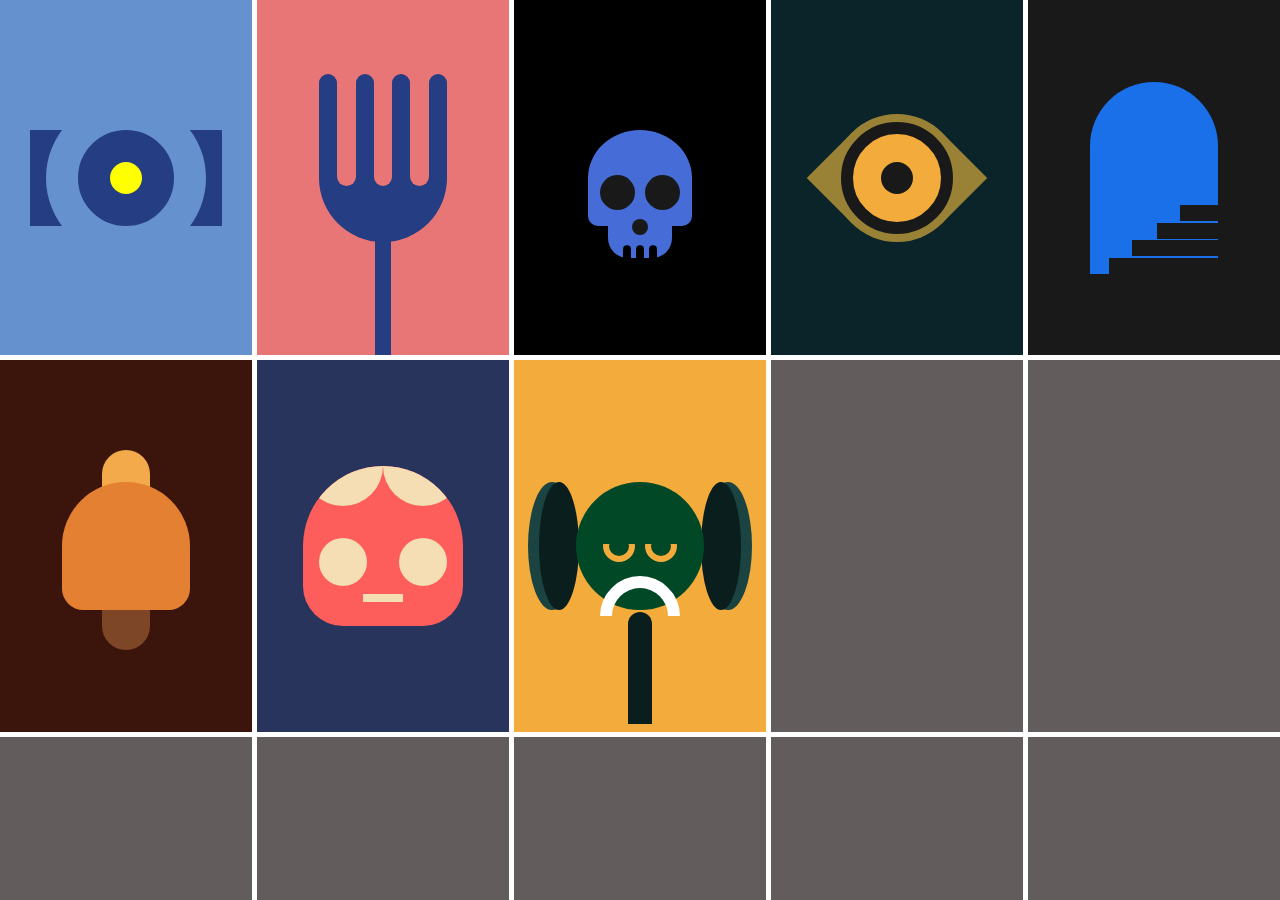
==== 0_learning/custom_shapes/index.html @ 524501e3 "shape 8" ====
<!DOCTYPE html>
<html lang="en">
  <head>
    <meta charset="UTF-8" />
    <meta name="viewport" content="width=device-width, initial-scale=1.0" />
    <link rel="stylesheet" href="./style.css" />
    <title>css custom shape</title>
  </head>
  <body>
    <div class="shape-1">
      <span></span>
      <span></span>
      <span></span>
    </div>
    <div class="shape-2">
      <div>
        <span></span>
        <span></span>
        <span></span>
        <span></span>
        <span></span>
        <span></span>
        <span></span>
      </div>
    </div>
    <div class="shape-3">
      <div>
        <span></span>
        <span></span>
        <span></span>
      </div>
      <div><span></span><span></span><span></span></div>
    </div>
    <div class="shape-4">
      <span></span>
      <span></span>
      <span></span>
    </div>
    <div class="shape-5">
      <div>
        <span></span>
        <span></span>
        <span></span>
        <span></span>
      </div>
    </div>
    <div class="shape-6">
      <span></span>
      <span></span>
      <span></span>
    </div>
    <div class="shape-7">
      <div>
        <span></span>
        <span></span>
        <span></span>
        <span></span>
        <span></span>
      </div>
    </div>
    <div class="shape-8">
      <div></div>
      <div>
        <span></span>
        <span></span>
      </div>
      <div></div>
    </div>
    <div class="shape-9"></div>
    <div class="shape-10"></div>
    <div class="shape-11"></div>
    <div class="shape-12"></div>
    <div class="shape-13"></div>
    <div class="shape-14"></div>
    <div class="shape-15"></div>
  </body>
</html>
---- 0_learning/custom_shapes/style.css ----
*{
    margin: 0;
    padding: 0;
    box-sizing: border-box;
}

body {
    width: 100vw;
    height: 100vh;
    display: grid;
    grid-template-columns: repeat(5, 1fr);
    gap: 0.3rem;
}

@media screen and (max-width: 992px) {
    body{
        grid-template-columns: repeat(3, 1fr);
    }
}

body > div {
    position: relative;
    display: flex;
    justify-content: center;
    align-items: center;
    background-color: rgb(98, 92, 92);
}

/* Shape1 */

.shape-1 {
    background: #6592cf;
}

.shape-1 span:nth-child(1) {
    width: 12rem;
    height: 6rem;
    background: #243d83;
    position: absolute;
}

.shape-1 span:nth-child(2) {
    width: 10rem;
    height: 10rem;
    border-radius: 50%;
    background: #243d83;
    border: 2rem solid #6592cf;
    z-index: 23;
}

.shape-1 span:nth-child(3) {
    width: 2rem;
    height: 2rem;
    border-radius: 50%;
    background: yellow;
    z-index: 99;
    position: absolute;
}

/* SHAPE- 2 */
.shape-2 {
    background: #e97676;
}

.shape-2 div {
    width: 8rem;
    height: 8rem;
    background: #243d83;
    border-radius: 0 0 4rem 4rem;
    display: flex;
}

.shape-2 div span {
    width: 100%;
    height: 7rem;
    background: #e97676;
    transform: translateY(-0.5rem);
    border-radius: 1rem;
    margin-top: -2rem;
}

.shape-2 div span:nth-child(odd){
    background: #243d83;
}

.shape-2::before {
    content: "";
    width: 1rem;
    height: 10rem;
    background: #243d83;
    position: absolute;
    bottom: 0;
    left: calc(50% - 0.5rem);
}

/* 3th shape */

.shape-3 {
    background: black;
}

.shape-3 >div:first-child {
    width: 6.5rem;
    height: 6rem;
    background: #466dd7;
    border-radius: 50% 50% 10px 10px;
    display: flex;
    justify-content: center;
    align-items: center;
    gap: 10px;
    padding-top: 30px;
    position: relative;
}

.shape-3 >div:first-child span {
    width: 2.2rem;
    height: 2.2rem;
    background: #191919;
    border-radius: 50%;
    /* display: flex; */
}

.shape-3 >div:first-child span:nth-child(2) {
    width: 1rem;
    height: 1rem;
    background: #191919;
    border-radius: 50%;
    position: absolute;
    bottom: -0.6rem;
    z-index: 12;
}

.shape-3 >div:nth-child(2) {
    display: flex;
    width: 4rem;
    height: 3rem;
    background: #466dd7;
    border-radius: 0 0 20px 20px;
    position: absolute;
    transform: translateY(3.5rem) ;
    justify-content: space-evenly;
    align-items: end;
    padding: 10px 10px 0;
}

.shape-3 >div:nth-child(2) span {
   background: black;
   width: 0.5rem;
   height: 1rem;
   border-radius: 5px 5px 0px;
   transform: translateY(0.2rem);
}

/* Shape 4 */
.shape-4 {
    background-color: #0b2429;
}

.shape-4 span:first-child {
    width: 8rem;
    height: 8rem;
    background: #998235;
    border-radius: 50%;
    display: flex;
    align-items: center;
    position: relative;
}

.shape-4 span:first-child::after,
.shape-4 span:first-child::before {
    content: '';
    width: 4rem;
    height: 4rem;
    background: #998235;
    position: absolute;
    transform: rotate(45deg);
}

.shape-4 span:first-child::after {
    left: -0.8rem;
}

.shape-4 span:first-child::before {
    right: -0.8rem;
}

.shape-4 span:nth-child(2) {
    width: 7rem;
    height: 7rem;
    background: #f3ac3c;
    position: absolute;
    border-radius: 50%;
    border: 0.8rem solid #191919 ;
}

.shape-4 span:nth-child(3) {
    width: 2rem;
    height: 2rem;
    background: #191919;
    position: absolute;
    border-radius: 50%;
}

/* Shape 5 */

.shape-5 {
    background: #191919;
    display: flex;
    align-items: center;
    justify-content: center;
}

.shape-5 div {
    height: 12rem;
    width: 8rem;
    background: #1a70e8;
    border-radius: 4rem 4rem 0 0;
    display: flex;
    flex-direction: column;
    gap: 0.12rem;
    position: relative;
    /* justify-content: flex-end;
    align-items: end; */
}

.shape-5 div span {
    background: #191919;
    height: 1rem;
    position: absolute;
    bottom: 0;
    right: 0;
}

.shape-5 div span:nth-child(1) {
    width: 2.4rem;
    margin-bottom: 3.3rem;
}
.shape-5 div span:nth-child(2) {
    width: 3.8rem;
    margin-bottom: 2.2rem;
}
.shape-5 div span:nth-child(3) {
    width: 5.4rem;
    margin-bottom: 1.1rem;
}
.shape-5 div span:nth-child(4) {
    width: 6.8rem;
}

/* Shape 6 */

.shape-6 {
    display: flex;
    flex-direction: column;
    background-color: #3b140c;
}

.shape-6 span:nth-child(2) {
    width: 8rem;
    height: 8rem;
    background: #E38031;
    border-radius: 6rem 6rem 2rem 2rem;
    z-index: 3;
}

.shape-6 span:nth-child(1) {
    width: 3rem;
    height: 2.5rem;
    background: #F2AA4A;
    border-radius: 6rem 6rem 0rem 0rem;
    transform: translateY(0.5rem);
}

.shape-6 span:nth-child(3) {
    width: 3rem;
    height: 2.5rem;
    background: #7D4727;
    border-radius: 0rem 0rem 6rem 6rem ;
}

/* Shape- 7 */
.shape-7 {
    background: #29345D;
}

.shape-7 div {
    width: 10rem;
    height: 10rem;
    background: #FE5E5B;
    border-radius: 6rem 6rem 3rem 3rem;
    display: grid;
    grid-template-columns: 1fr 1fr;
    justify-items: center;
    align-items: start;
    position: relative;
    overflow: hidden;
}

.shape-7 span {
    background: wheat;
}

.shape-7 span:nth-child(1), 
.shape-7 span:nth-child(2) {
    height: 5rem;
    width: 5rem;
    border-radius: 50%;
    transform: translateY(-2.5rem);
}

.shape-7 span:nth-child(3), 
.shape-7 span:nth-child(4) {
    height: 3rem;
    width: 3rem;
    border-radius: 50%;
    transform: translateY(-.5rem);
}
 
.shape-7 span:nth-child(5) {
    height: 0.5rem;
    width: 2.5rem;
    grid-column: 1/3;
    justify-self: center;
    margin-bottom: 4rem;
}

/* Shape 8 */

.shape-8 {
    background: #f3ac3c;
}

.shape-8 div:nth-child(2){
    width: 8rem;
    height: 8rem;
    border-radius: 50%;
    background: #014827;
    position: relative;
    display: flex;
    justify-content: center;
    align-items: center;
    gap: .6rem;
    z-index: 10;
}

.shape-8 div:nth-child(2) span{
    width: 2rem;
    height: 2rem;
    border-radius: 50%;
    background-color: #014827;
    border: .4rem solid #f3ac3c;
}

.shape-8 div:nth-child(2)::before{
    content: "";
    width: 6rem;
    height: 2rem;
    background: #014827;
    position: absolute;
    top: 1.85rem;
}

.shape-8 div:nth-child(2)::after{
    content: "";
    width: 3.5rem;
    height: 3.5rem;
    border-radius: 50%;
    border: .8rem solid transparent;
    border-top-color: white;
    border-left-color: white;
    transform: rotateZ(45deg);
    position: absolute;
    bottom: -2.85rem
}

.shape-8 div:nth-child(1),
.shape-8 div:nth-child(3) {
    position: relative;
    width: 3rem;
    height: 8rem;
    background: #1a4341;
    border-radius: 50%;
}

.shape-8 div:nth-child(1)::before,
.shape-8 div:nth-child(3)::before {
    content: '';
    position: absolute;
    width: 2.5rem;
    height: 8rem;
    background: #0a1e1d;
    border-radius: 50%;
    z-index: 3;
}

.shape-8 div:nth-child(1)::before {
    right: -.2rem;
}

.shape-8 div:nth-child(3)::before {
    left: -.2rem;
}

.shape-8::before{
    content: "";
    width: 1.5rem;
    height: 7rem;
    background: #0a1e1d;
    position: absolute;
    border-radius: 3rem  3rem 0 0;
    z-index: 20;
    bottom: .5rem;
}
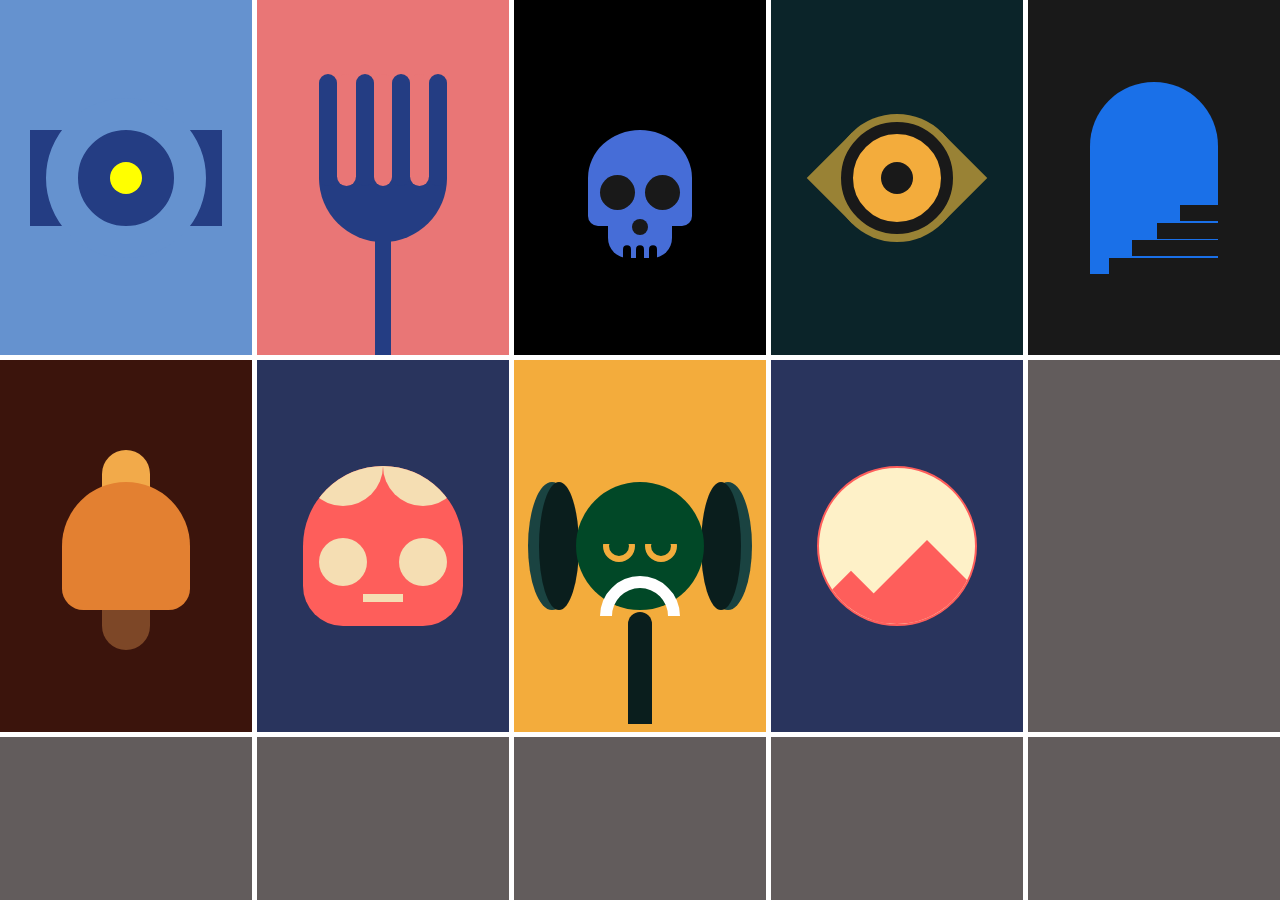
==== commit 1688c8d9: "shape-9" ====
--- a/0_learning/custom_shapes/index.html
+++ b/0_learning/custom_shapes/index.html
@@ -66,7 +66,9 @@
       </div>
       <div></div>
     </div>
-    <div class="shape-9"></div>
+    <div class="shape-9">
+      <span></span>
+    </div>
     <div class="shape-10"></div>
     <div class="shape-11"></div>
     <div class="shape-12"></div>
--- a/0_learning/custom_shapes/style.css
+++ b/0_learning/custom_shapes/style.css
@@ -410,4 +410,41 @@
     border-radius: 3rem  3rem 0 0;
     z-index: 20;
     bottom: .5rem;
+}
+
+/* Shape#9 */
+
+.shape-9 {
+    background: #29345D;
+}
+
+.shape-9 span {
+    width: 10rem;
+    height: 10rem;
+    background: #FEF1C8;
+    border-radius: 50%;
+    position: relative;
+    overflow: hidden;
+    border: 2px solid #FE5E5B;
+}
+
+.shape-9 span::before {
+    content: "";
+    width: 4rem;
+    height: 4rem;
+    background: #FE5E5B;
+    position: absolute;
+    transform: rotate(45deg);
+    bottom: -1.5rem;
+}
+
+.shape-9 span::after {
+    content: "";
+    width: 6rem;
+    height: 6rem;
+    background: #FE5E5B;
+    position: absolute;
+    transform: rotate(45deg);
+    bottom: -2rem;
+    right: 0;
 }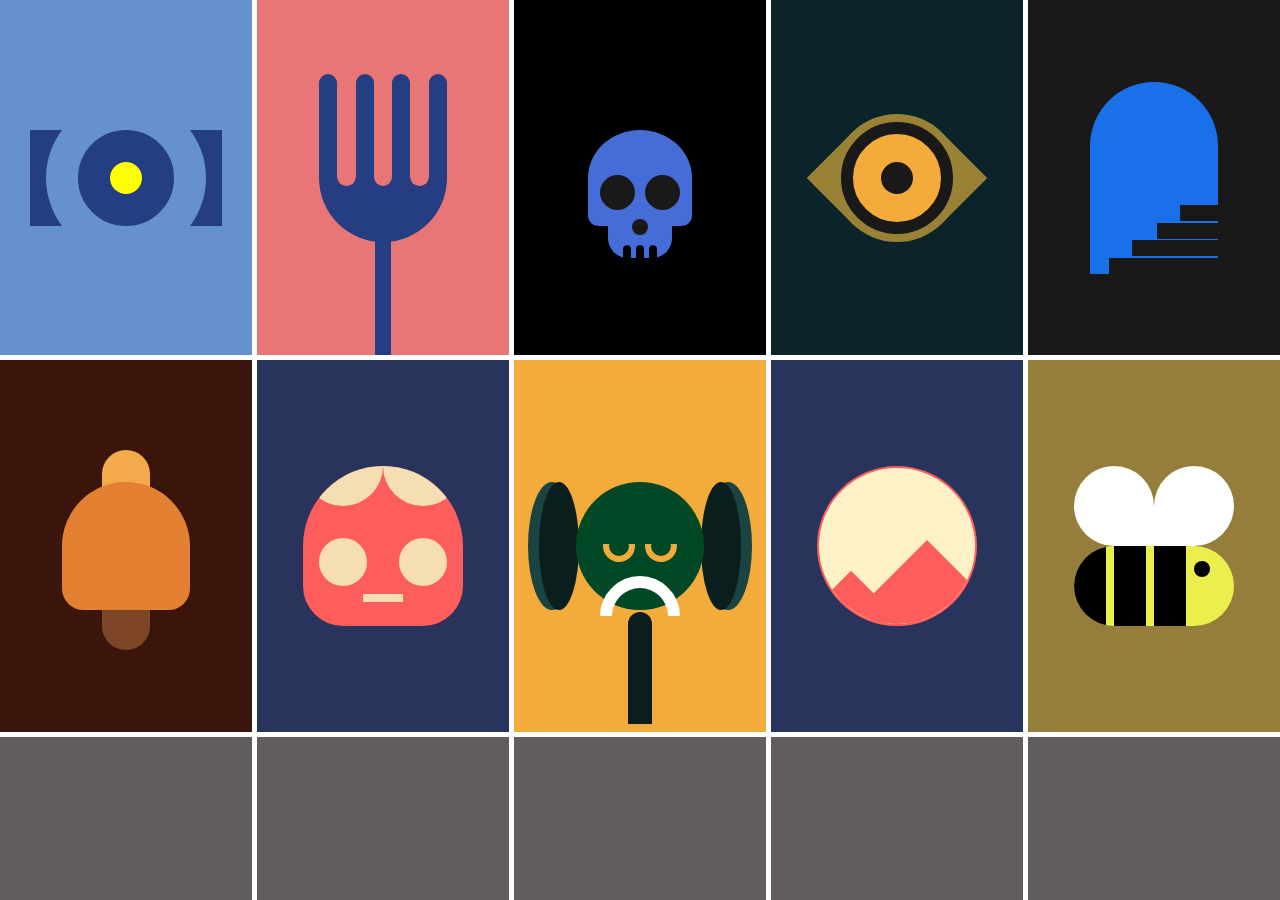
==== commit ca68a9fd: "shape-10" ====
--- a/0_learning/custom_shapes/index.html
+++ b/0_learning/custom_shapes/index.html
@@ -69,7 +69,18 @@
     <div class="shape-9">
       <span></span>
     </div>
-    <div class="shape-10"></div>
+    <div class="shape-10">
+      <div>
+        <span></span>
+        <span></span>
+      </div>
+      <div>
+        <span></span>
+        <span></span>
+        <span></span>
+        <span></span>
+      </div>
+    </div>
     <div class="shape-11"></div>
     <div class="shape-12"></div>
     <div class="shape-13"></div>
--- a/0_learning/custom_shapes/style.css
+++ b/0_learning/custom_shapes/style.css
@@ -447,4 +447,59 @@
     transform: rotate(45deg);
     bottom: -2rem;
     right: 0;
-}+}
+
+/* shape 10 */
+
+.shape-10 {
+    background: #957D3C;
+    display: flex;
+    flex-direction: column;
+}
+
+.shape-10 div {
+    display: flex;
+    justify-content: center;
+}
+
+.shape-10 div:nth-child(1) span {
+    width: 5rem;
+    height: 5rem;
+    background: white;
+}
+
+.shape-10 div:nth-child(1) span:nth-child(2) {
+    border-radius: 50% 50% 50% 0;
+}
+.shape-10 div:nth-child(1) span:nth-child(1) {
+    border-radius: 50% 50% 0 50%;
+}
+
+.shape-10 div:nth-child(2) {
+    width: 10rem;
+    height: 5rem;
+    background: #EBEF4E;
+    border-radius: 5rem;
+    gap: 0.5rem;
+    justify-content: start;
+    overflow: hidden;
+}
+
+.shape-10 div:nth-child(2) span {
+    background: black;
+}
+
+.shape-10 div:nth-child(2) span:nth-child(1), .shape-10 div:nth-child(2) span:nth-child(2),
+.shape-10 div:nth-child(2) span:nth-child(3)
+{
+    width: 2rem;
+}
+
+.shape-10 div:nth-child(2) span:nth-child(4)
+{
+    width: 1rem;
+    height: 1rem;
+    border-radius: 50%;
+    margin-top: 15px;
+}
+
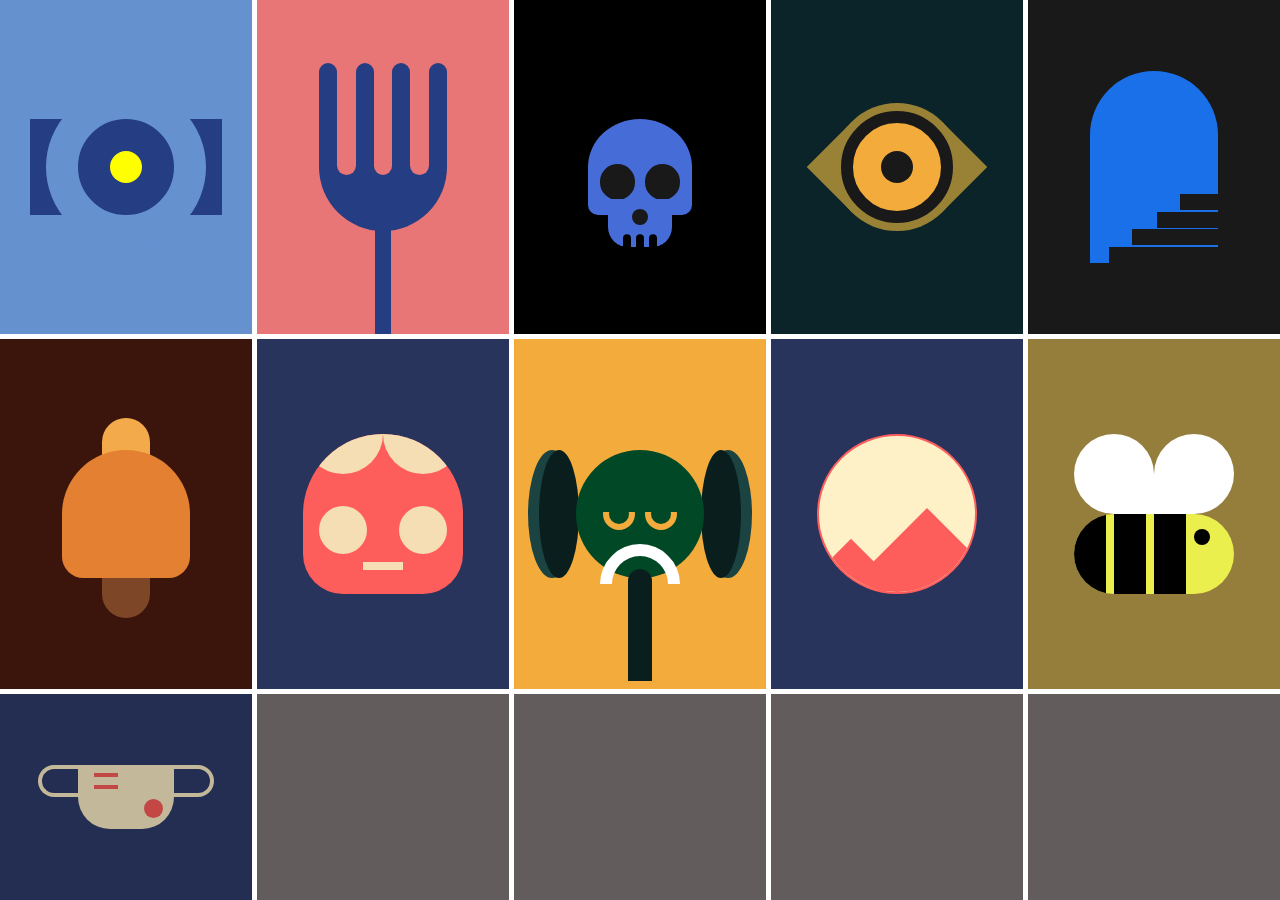
==== commit 3340873f: "shape-11" ====
--- a/0_learning/custom_shapes/index.html
+++ b/0_learning/custom_shapes/index.html
@@ -81,7 +81,15 @@
         <span></span>
       </div>
     </div>
-    <div class="shape-11"></div>
+    <div class="shape-11">
+      <div></div>
+      <div>
+        <span></span>
+        <span></span>
+        <span></span>
+      </div>
+      <div></div>
+    </div>
     <div class="shape-12"></div>
     <div class="shape-13"></div>
     <div class="shape-14"></div>
--- a/0_learning/custom_shapes/style.css
+++ b/0_learning/custom_shapes/style.css
@@ -503,3 +503,63 @@
     margin-top: 15px;
 }
 
+/* shape 11 */
+
+.shape-11 {
+    background: #242E52;
+}
+
+.shape-11 div:nth-child(2) {
+    width: 6rem;
+    height: 4rem;
+    background: #C3B99A;
+    border-radius: 0 0 2rem 2rem;
+    display: flex;
+    flex-direction: column;
+    position: relative;
+}
+
+.shape-11 div:nth-child(2) span {
+    background: #C34745;
+}
+
+.shape-11 div:nth-child(2) span:nth-child(1),
+.shape-11 div:nth-child(2) span:nth-child(2) {
+    width: 1.5rem;
+    height: .25rem;
+    margin-top: .5rem;
+    margin-left: 1rem;
+}
+
+.shape-11 div:nth-child(2) span:nth-child(3) {
+    width: 1.2rem;
+    height: 1.2rem;
+    /* margin-top: 1rem; */
+    position: absolute;
+    right: 0;
+    bottom: 0;
+    border-radius: 50%;
+    margin: 0 .7rem .7rem 0;
+}
+
+.shape-11 div:nth-child(1),
+.shape-11 div:nth-child(3) 
+{
+    width: 2.5rem;
+    height: 2rem;
+    border: .3rem solid #C3B99A;
+    transform: translateY(-1rem);
+    z-index: 0;
+}
+
+.shape-11 div:nth-child(3) 
+{
+    border-radius: 0 1rem 1rem 0;
+    border-left: transparent;
+}
+
+.shape-11 div:nth-child(1) 
+{
+    border-radius: 1rem 0 0 1rem;
+    border-right: transparent;
+}
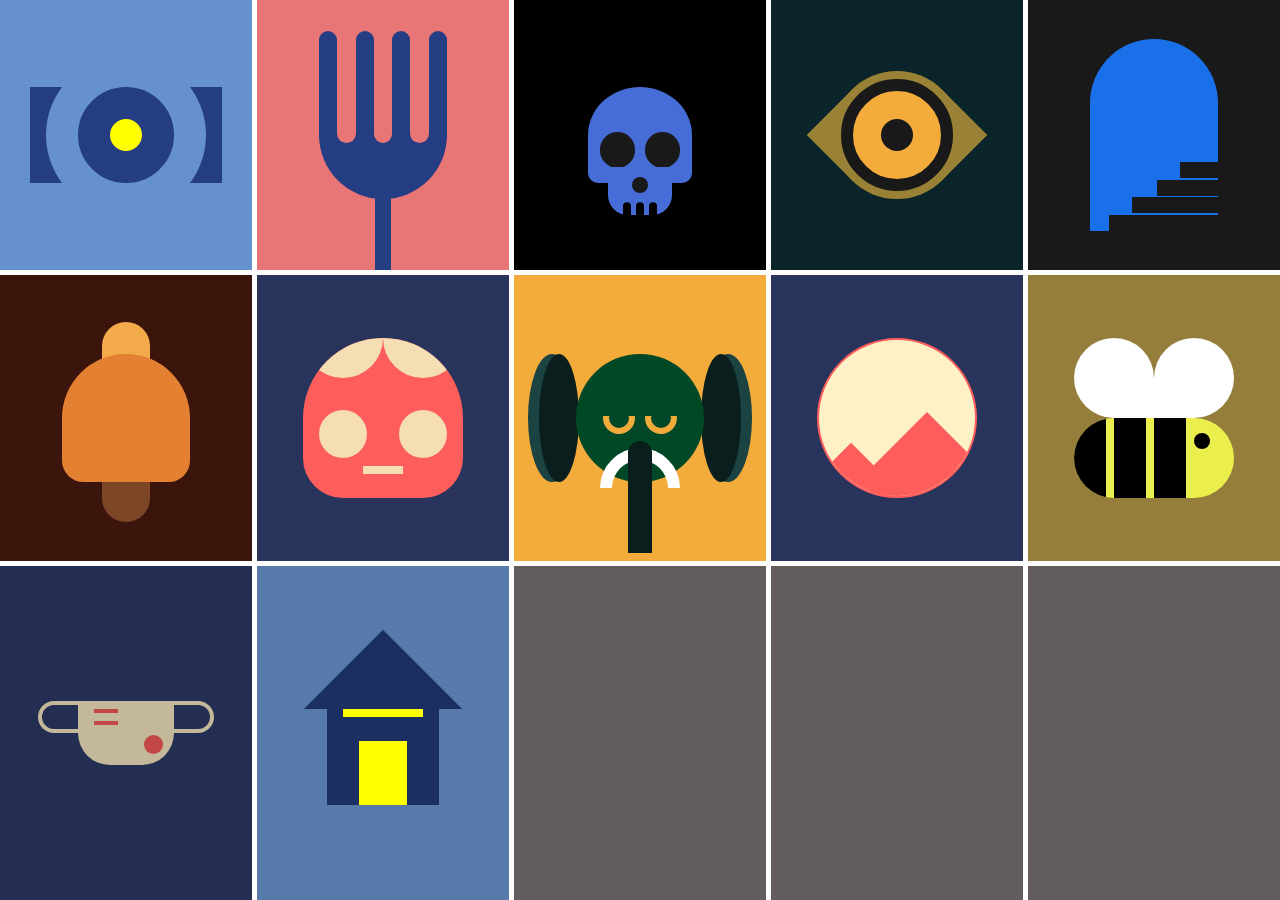
==== commit 80a629f1: "shape 13" ====
--- a/0_learning/custom_shapes/index.html
+++ b/0_learning/custom_shapes/index.html
@@ -90,7 +90,10 @@
       </div>
       <div></div>
     </div>
-    <div class="shape-12"></div>
+    <div class="shape-12">
+      <span></span>
+      <span></span>
+    </div>
     <div class="shape-13"></div>
     <div class="shape-14"></div>
     <div class="shape-15"></div>
--- a/0_learning/custom_shapes/style.css
+++ b/0_learning/custom_shapes/style.css
@@ -1,565 +1,608 @@
-*{
-    margin: 0;
-    padding: 0;
-    box-sizing: border-box;
+* {
+  margin: 0;
+  padding: 0;
+  box-sizing: border-box;
 }
 
 body {
-    width: 100vw;
-    height: 100vh;
-    display: grid;
-    grid-template-columns: repeat(5, 1fr);
-    gap: 0.3rem;
+  width: 100vw;
+  height: 100vh;
+  display: grid;
+  grid-template-columns: repeat(5, 1fr);
+  gap: 0.3rem;
 }
 
 @media screen and (max-width: 992px) {
-    body{
-        grid-template-columns: repeat(3, 1fr);
-    }
+  body {
+    grid-template-columns: repeat(3, 1fr);
+  }
 }
 
 body > div {
-    position: relative;
-    display: flex;
-    justify-content: center;
-    align-items: center;
-    background-color: rgb(98, 92, 92);
+  position: relative;
+  display: flex;
+  justify-content: center;
+  align-items: center;
+  background-color: rgb(98, 92, 92);
 }
 
 /* Shape1 */
 
 .shape-1 {
-    background: #6592cf;
+  background: #6592cf;
 }
 
 .shape-1 span:nth-child(1) {
-    width: 12rem;
-    height: 6rem;
-    background: #243d83;
-    position: absolute;
+  width: 12rem;
+  height: 6rem;
+  background: #243d83;
+  position: absolute;
 }
 
 .shape-1 span:nth-child(2) {
-    width: 10rem;
-    height: 10rem;
-    border-radius: 50%;
-    background: #243d83;
-    border: 2rem solid #6592cf;
-    z-index: 23;
+  width: 10rem;
+  height: 10rem;
+  border-radius: 50%;
+  background: #243d83;
+  border: 2rem solid #6592cf;
+  z-index: 23;
 }
 
 .shape-1 span:nth-child(3) {
-    width: 2rem;
-    height: 2rem;
-    border-radius: 50%;
-    background: yellow;
-    z-index: 99;
-    position: absolute;
+  width: 2rem;
+  height: 2rem;
+  border-radius: 50%;
+  background: yellow;
+  z-index: 99;
+  position: absolute;
 }
 
 /* SHAPE- 2 */
 .shape-2 {
-    background: #e97676;
+  background: #e97676;
 }
 
 .shape-2 div {
-    width: 8rem;
-    height: 8rem;
-    background: #243d83;
-    border-radius: 0 0 4rem 4rem;
-    display: flex;
+  width: 8rem;
+  height: 8rem;
+  background: #243d83;
+  border-radius: 0 0 4rem 4rem;
+  display: flex;
 }
 
 .shape-2 div span {
-    width: 100%;
-    height: 7rem;
-    background: #e97676;
-    transform: translateY(-0.5rem);
-    border-radius: 1rem;
-    margin-top: -2rem;
-}
-
-.shape-2 div span:nth-child(odd){
-    background: #243d83;
+  width: 100%;
+  height: 7rem;
+  background: #e97676;
+  transform: translateY(-0.5rem);
+  border-radius: 1rem;
+  margin-top: -2rem;
+}
+
+.shape-2 div span:nth-child(odd) {
+  background: #243d83;
 }
 
 .shape-2::before {
-    content: "";
-    width: 1rem;
-    height: 10rem;
-    background: #243d83;
-    position: absolute;
-    bottom: 0;
-    left: calc(50% - 0.5rem);
+  content: '';
+  width: 1rem;
+  height: 10rem;
+  background: #243d83;
+  position: absolute;
+  bottom: 0;
+  left: calc(50% - 0.5rem);
 }
 
 /* 3th shape */
 
 .shape-3 {
-    background: black;
-}
-
-.shape-3 >div:first-child {
-    width: 6.5rem;
-    height: 6rem;
-    background: #466dd7;
-    border-radius: 50% 50% 10px 10px;
-    display: flex;
-    justify-content: center;
-    align-items: center;
-    gap: 10px;
-    padding-top: 30px;
-    position: relative;
-}
-
-.shape-3 >div:first-child span {
-    width: 2.2rem;
-    height: 2.2rem;
-    background: #191919;
-    border-radius: 50%;
-    /* display: flex; */
-}
-
-.shape-3 >div:first-child span:nth-child(2) {
-    width: 1rem;
-    height: 1rem;
-    background: #191919;
-    border-radius: 50%;
-    position: absolute;
-    bottom: -0.6rem;
-    z-index: 12;
-}
-
-.shape-3 >div:nth-child(2) {
-    display: flex;
-    width: 4rem;
-    height: 3rem;
-    background: #466dd7;
-    border-radius: 0 0 20px 20px;
-    position: absolute;
-    transform: translateY(3.5rem) ;
-    justify-content: space-evenly;
-    align-items: end;
-    padding: 10px 10px 0;
-}
-
-.shape-3 >div:nth-child(2) span {
-   background: black;
-   width: 0.5rem;
-   height: 1rem;
-   border-radius: 5px 5px 0px;
-   transform: translateY(0.2rem);
+  background: black;
+}
+
+.shape-3 > div:first-child {
+  width: 6.5rem;
+  height: 6rem;
+  background: #466dd7;
+  border-radius: 50% 50% 10px 10px;
+  display: flex;
+  justify-content: center;
+  align-items: center;
+  gap: 10px;
+  padding-top: 30px;
+  position: relative;
+}
+
+.shape-3 > div:first-child span {
+  width: 2.2rem;
+  height: 2.2rem;
+  background: #191919;
+  border-radius: 50%;
+  /* display: flex; */
+}
+
+.shape-3 > div:first-child span:nth-child(2) {
+  width: 1rem;
+  height: 1rem;
+  background: #191919;
+  border-radius: 50%;
+  position: absolute;
+  bottom: -0.6rem;
+  z-index: 12;
+}
+
+.shape-3 > div:nth-child(2) {
+  display: flex;
+  width: 4rem;
+  height: 3rem;
+  background: #466dd7;
+  border-radius: 0 0 20px 20px;
+  position: absolute;
+  transform: translateY(3.5rem);
+  justify-content: space-evenly;
+  align-items: end;
+  padding: 10px 10px 0;
+}
+
+.shape-3 > div:nth-child(2) span {
+  background: black;
+  width: 0.5rem;
+  height: 1rem;
+  border-radius: 5px 5px 0px;
+  transform: translateY(0.2rem);
 }
 
 /* Shape 4 */
 .shape-4 {
-    background-color: #0b2429;
+  background-color: #0b2429;
 }
 
 .shape-4 span:first-child {
-    width: 8rem;
-    height: 8rem;
-    background: #998235;
-    border-radius: 50%;
-    display: flex;
-    align-items: center;
-    position: relative;
+  width: 8rem;
+  height: 8rem;
+  background: #998235;
+  border-radius: 50%;
+  display: flex;
+  align-items: center;
+  position: relative;
 }
 
 .shape-4 span:first-child::after,
 .shape-4 span:first-child::before {
-    content: '';
-    width: 4rem;
-    height: 4rem;
-    background: #998235;
-    position: absolute;
-    transform: rotate(45deg);
+  content: '';
+  width: 4rem;
+  height: 4rem;
+  background: #998235;
+  position: absolute;
+  transform: rotate(45deg);
 }
 
 .shape-4 span:first-child::after {
-    left: -0.8rem;
+  left: -0.8rem;
 }
 
 .shape-4 span:first-child::before {
-    right: -0.8rem;
+  right: -0.8rem;
 }
 
 .shape-4 span:nth-child(2) {
-    width: 7rem;
-    height: 7rem;
-    background: #f3ac3c;
-    position: absolute;
-    border-radius: 50%;
-    border: 0.8rem solid #191919 ;
+  width: 7rem;
+  height: 7rem;
+  background: #f3ac3c;
+  position: absolute;
+  border-radius: 50%;
+  border: 0.8rem solid #191919;
 }
 
 .shape-4 span:nth-child(3) {
-    width: 2rem;
-    height: 2rem;
-    background: #191919;
-    position: absolute;
-    border-radius: 50%;
+  width: 2rem;
+  height: 2rem;
+  background: #191919;
+  position: absolute;
+  border-radius: 50%;
 }
 
 /* Shape 5 */
 
 .shape-5 {
-    background: #191919;
-    display: flex;
-    align-items: center;
-    justify-content: center;
+  background: #191919;
+  display: flex;
+  align-items: center;
+  justify-content: center;
 }
 
 .shape-5 div {
-    height: 12rem;
-    width: 8rem;
-    background: #1a70e8;
-    border-radius: 4rem 4rem 0 0;
-    display: flex;
-    flex-direction: column;
-    gap: 0.12rem;
-    position: relative;
-    /* justify-content: flex-end;
+  height: 12rem;
+  width: 8rem;
+  background: #1a70e8;
+  border-radius: 4rem 4rem 0 0;
+  display: flex;
+  flex-direction: column;
+  gap: 0.12rem;
+  position: relative;
+  /* justify-content: flex-end;
     align-items: end; */
 }
 
 .shape-5 div span {
-    background: #191919;
-    height: 1rem;
-    position: absolute;
-    bottom: 0;
-    right: 0;
+  background: #191919;
+  height: 1rem;
+  position: absolute;
+  bottom: 0;
+  right: 0;
 }
 
 .shape-5 div span:nth-child(1) {
-    width: 2.4rem;
-    margin-bottom: 3.3rem;
+  width: 2.4rem;
+  margin-bottom: 3.3rem;
 }
 .shape-5 div span:nth-child(2) {
-    width: 3.8rem;
-    margin-bottom: 2.2rem;
+  width: 3.8rem;
+  margin-bottom: 2.2rem;
 }
 .shape-5 div span:nth-child(3) {
-    width: 5.4rem;
-    margin-bottom: 1.1rem;
+  width: 5.4rem;
+  margin-bottom: 1.1rem;
 }
 .shape-5 div span:nth-child(4) {
-    width: 6.8rem;
+  width: 6.8rem;
 }
 
 /* Shape 6 */
 
 .shape-6 {
-    display: flex;
-    flex-direction: column;
-    background-color: #3b140c;
+  display: flex;
+  flex-direction: column;
+  background-color: #3b140c;
 }
 
 .shape-6 span:nth-child(2) {
-    width: 8rem;
-    height: 8rem;
-    background: #E38031;
-    border-radius: 6rem 6rem 2rem 2rem;
-    z-index: 3;
+  width: 8rem;
+  height: 8rem;
+  background: #e38031;
+  border-radius: 6rem 6rem 2rem 2rem;
+  z-index: 3;
 }
 
 .shape-6 span:nth-child(1) {
-    width: 3rem;
-    height: 2.5rem;
-    background: #F2AA4A;
-    border-radius: 6rem 6rem 0rem 0rem;
-    transform: translateY(0.5rem);
+  width: 3rem;
+  height: 2.5rem;
+  background: #f2aa4a;
+  border-radius: 6rem 6rem 0rem 0rem;
+  transform: translateY(0.5rem);
 }
 
 .shape-6 span:nth-child(3) {
-    width: 3rem;
-    height: 2.5rem;
-    background: #7D4727;
-    border-radius: 0rem 0rem 6rem 6rem ;
+  width: 3rem;
+  height: 2.5rem;
+  background: #7d4727;
+  border-radius: 0rem 0rem 6rem 6rem;
 }
 
 /* Shape- 7 */
 .shape-7 {
-    background: #29345D;
+  background: #29345d;
 }
 
 .shape-7 div {
-    width: 10rem;
-    height: 10rem;
-    background: #FE5E5B;
-    border-radius: 6rem 6rem 3rem 3rem;
-    display: grid;
-    grid-template-columns: 1fr 1fr;
-    justify-items: center;
-    align-items: start;
-    position: relative;
-    overflow: hidden;
+  width: 10rem;
+  height: 10rem;
+  background: #fe5e5b;
+  border-radius: 6rem 6rem 3rem 3rem;
+  display: grid;
+  grid-template-columns: 1fr 1fr;
+  justify-items: center;
+  align-items: start;
+  position: relative;
+  overflow: hidden;
 }
 
 .shape-7 span {
-    background: wheat;
-}
-
-.shape-7 span:nth-child(1), 
+  background: wheat;
+}
+
+.shape-7 span:nth-child(1),
 .shape-7 span:nth-child(2) {
-    height: 5rem;
-    width: 5rem;
-    border-radius: 50%;
-    transform: translateY(-2.5rem);
-}
-
-.shape-7 span:nth-child(3), 
+  height: 5rem;
+  width: 5rem;
+  border-radius: 50%;
+  transform: translateY(-2.5rem);
+}
+
+.shape-7 span:nth-child(3),
 .shape-7 span:nth-child(4) {
-    height: 3rem;
-    width: 3rem;
-    border-radius: 50%;
-    transform: translateY(-.5rem);
-}
- 
+  height: 3rem;
+  width: 3rem;
+  border-radius: 50%;
+  transform: translateY(-0.5rem);
+}
+
 .shape-7 span:nth-child(5) {
-    height: 0.5rem;
-    width: 2.5rem;
-    grid-column: 1/3;
-    justify-self: center;
-    margin-bottom: 4rem;
+  height: 0.5rem;
+  width: 2.5rem;
+  grid-column: 1/3;
+  justify-self: center;
+  margin-bottom: 4rem;
 }
 
 /* Shape 8 */
 
 .shape-8 {
-    background: #f3ac3c;
-}
-
-.shape-8 div:nth-child(2){
-    width: 8rem;
-    height: 8rem;
-    border-radius: 50%;
-    background: #014827;
-    position: relative;
-    display: flex;
-    justify-content: center;
-    align-items: center;
-    gap: .6rem;
-    z-index: 10;
-}
-
-.shape-8 div:nth-child(2) span{
-    width: 2rem;
-    height: 2rem;
-    border-radius: 50%;
-    background-color: #014827;
-    border: .4rem solid #f3ac3c;
-}
-
-.shape-8 div:nth-child(2)::before{
-    content: "";
-    width: 6rem;
-    height: 2rem;
-    background: #014827;
-    position: absolute;
-    top: 1.85rem;
-}
-
-.shape-8 div:nth-child(2)::after{
-    content: "";
-    width: 3.5rem;
-    height: 3.5rem;
-    border-radius: 50%;
-    border: .8rem solid transparent;
-    border-top-color: white;
-    border-left-color: white;
-    transform: rotateZ(45deg);
-    position: absolute;
-    bottom: -2.85rem
+  background: #f3ac3c;
+}
+
+.shape-8 div:nth-child(2) {
+  width: 8rem;
+  height: 8rem;
+  border-radius: 50%;
+  background: #014827;
+  position: relative;
+  display: flex;
+  justify-content: center;
+  align-items: center;
+  gap: 0.6rem;
+  z-index: 10;
+}
+
+.shape-8 div:nth-child(2) span {
+  width: 2rem;
+  height: 2rem;
+  border-radius: 50%;
+  background-color: #014827;
+  border: 0.4rem solid #f3ac3c;
+}
+
+.shape-8 div:nth-child(2)::before {
+  content: '';
+  width: 6rem;
+  height: 2rem;
+  background: #014827;
+  position: absolute;
+  top: 1.85rem;
+}
+
+.shape-8 div:nth-child(2)::after {
+  content: '';
+  width: 3.5rem;
+  height: 3.5rem;
+  border-radius: 50%;
+  border: 0.8rem solid transparent;
+  border-top-color: white;
+  border-left-color: white;
+  transform: rotateZ(45deg);
+  position: absolute;
+  bottom: -2.85rem;
 }
 
 .shape-8 div:nth-child(1),
 .shape-8 div:nth-child(3) {
-    position: relative;
-    width: 3rem;
-    height: 8rem;
-    background: #1a4341;
-    border-radius: 50%;
+  position: relative;
+  width: 3rem;
+  height: 8rem;
+  background: #1a4341;
+  border-radius: 50%;
 }
 
 .shape-8 div:nth-child(1)::before,
 .shape-8 div:nth-child(3)::before {
-    content: '';
-    position: absolute;
-    width: 2.5rem;
-    height: 8rem;
-    background: #0a1e1d;
-    border-radius: 50%;
-    z-index: 3;
+  content: '';
+  position: absolute;
+  width: 2.5rem;
+  height: 8rem;
+  background: #0a1e1d;
+  border-radius: 50%;
+  z-index: 3;
 }
 
 .shape-8 div:nth-child(1)::before {
-    right: -.2rem;
+  right: -0.2rem;
 }
 
 .shape-8 div:nth-child(3)::before {
-    left: -.2rem;
-}
-
-.shape-8::before{
-    content: "";
-    width: 1.5rem;
-    height: 7rem;
-    background: #0a1e1d;
-    position: absolute;
-    border-radius: 3rem  3rem 0 0;
-    z-index: 20;
-    bottom: .5rem;
+  left: -0.2rem;
+}
+
+.shape-8::before {
+  content: '';
+  width: 1.5rem;
+  height: 7rem;
+  background: #0a1e1d;
+  position: absolute;
+  border-radius: 3rem 3rem 0 0;
+  z-index: 20;
+  bottom: 0.5rem;
 }
 
 /* Shape#9 */
 
 .shape-9 {
-    background: #29345D;
+  background: #29345d;
 }
 
 .shape-9 span {
-    width: 10rem;
-    height: 10rem;
-    background: #FEF1C8;
-    border-radius: 50%;
-    position: relative;
-    overflow: hidden;
-    border: 2px solid #FE5E5B;
+  width: 10rem;
+  height: 10rem;
+  background: #fef1c8;
+  border-radius: 50%;
+  position: relative;
+  overflow: hidden;
+  border: 2px solid #fe5e5b;
 }
 
 .shape-9 span::before {
-    content: "";
-    width: 4rem;
-    height: 4rem;
-    background: #FE5E5B;
-    position: absolute;
-    transform: rotate(45deg);
-    bottom: -1.5rem;
+  content: '';
+  width: 4rem;
+  height: 4rem;
+  background: #fe5e5b;
+  position: absolute;
+  transform: rotate(45deg);
+  bottom: -1.5rem;
 }
 
 .shape-9 span::after {
-    content: "";
-    width: 6rem;
-    height: 6rem;
-    background: #FE5E5B;
-    position: absolute;
-    transform: rotate(45deg);
-    bottom: -2rem;
-    right: 0;
+  content: '';
+  width: 6rem;
+  height: 6rem;
+  background: #fe5e5b;
+  position: absolute;
+  transform: rotate(45deg);
+  bottom: -2rem;
+  right: 0;
 }
 
 /* shape 10 */
 
 .shape-10 {
-    background: #957D3C;
-    display: flex;
-    flex-direction: column;
+  background: #957d3c;
+  display: flex;
+  flex-direction: column;
 }
 
 .shape-10 div {
-    display: flex;
-    justify-content: center;
+  display: flex;
+  justify-content: center;
 }
 
 .shape-10 div:nth-child(1) span {
-    width: 5rem;
-    height: 5rem;
-    background: white;
+  width: 5rem;
+  height: 5rem;
+  background: white;
 }
 
 .shape-10 div:nth-child(1) span:nth-child(2) {
-    border-radius: 50% 50% 50% 0;
+  border-radius: 50% 50% 50% 0;
 }
 .shape-10 div:nth-child(1) span:nth-child(1) {
-    border-radius: 50% 50% 0 50%;
+  border-radius: 50% 50% 0 50%;
 }
 
 .shape-10 div:nth-child(2) {
-    width: 10rem;
-    height: 5rem;
-    background: #EBEF4E;
-    border-radius: 5rem;
-    gap: 0.5rem;
-    justify-content: start;
-    overflow: hidden;
+  width: 10rem;
+  height: 5rem;
+  background: #ebef4e;
+  border-radius: 5rem;
+  gap: 0.5rem;
+  justify-content: start;
+  overflow: hidden;
 }
 
 .shape-10 div:nth-child(2) span {
-    background: black;
-}
-
-.shape-10 div:nth-child(2) span:nth-child(1), .shape-10 div:nth-child(2) span:nth-child(2),
-.shape-10 div:nth-child(2) span:nth-child(3)
-{
-    width: 2rem;
-}
-
-.shape-10 div:nth-child(2) span:nth-child(4)
-{
-    width: 1rem;
-    height: 1rem;
-    border-radius: 50%;
-    margin-top: 15px;
+  background: black;
+}
+
+.shape-10 div:nth-child(2) span:nth-child(1),
+.shape-10 div:nth-child(2) span:nth-child(2),
+.shape-10 div:nth-child(2) span:nth-child(3) {
+  width: 2rem;
+}
+
+.shape-10 div:nth-child(2) span:nth-child(4) {
+  width: 1rem;
+  height: 1rem;
+  border-radius: 50%;
+  margin-top: 15px;
 }
 
 /* shape 11 */
 
 .shape-11 {
-    background: #242E52;
+  background: #242e52;
 }
 
 .shape-11 div:nth-child(2) {
-    width: 6rem;
-    height: 4rem;
-    background: #C3B99A;
-    border-radius: 0 0 2rem 2rem;
-    display: flex;
-    flex-direction: column;
-    position: relative;
+  width: 6rem;
+  height: 4rem;
+  background: #c3b99a;
+  border-radius: 0 0 2rem 2rem;
+  display: flex;
+  flex-direction: column;
+  position: relative;
 }
 
 .shape-11 div:nth-child(2) span {
-    background: #C34745;
+  background: #c34745;
 }
 
 .shape-11 div:nth-child(2) span:nth-child(1),
 .shape-11 div:nth-child(2) span:nth-child(2) {
-    width: 1.5rem;
-    height: .25rem;
-    margin-top: .5rem;
-    margin-left: 1rem;
+  width: 1.5rem;
+  height: 0.25rem;
+  margin-top: 0.5rem;
+  margin-left: 1rem;
 }
 
 .shape-11 div:nth-child(2) span:nth-child(3) {
-    width: 1.2rem;
-    height: 1.2rem;
-    /* margin-top: 1rem; */
+  width: 1.2rem;
+  height: 1.2rem;
+  /* margin-top: 1rem; */
+  position: absolute;
+  right: 0;
+  bottom: 0;
+  border-radius: 50%;
+  margin: 0 0.7rem 0.7rem 0;
+}
+
+.shape-11 div:nth-child(1),
+.shape-11 div:nth-child(3) {
+  width: 2.5rem;
+  height: 2rem;
+  border: 0.3rem solid #c3b99a;
+  transform: translateY(-1rem);
+  z-index: 0;
+}
+
+.shape-11 div:nth-child(3) {
+  border-radius: 0 1rem 1rem 0;
+  border-left: transparent;
+}
+
+.shape-11 div:nth-child(1) {
+  border-radius: 1rem 0 0 1rem;
+  border-right: transparent;
+}
+
+/* shape 12 */
+
+.shape-12 {
+  background: #567bab;
+  display: flex;
+  flex-direction: column;
+}
+
+.shape-12 span {
+  /* background: #1C2F62; */
+}
+
+.shape-12 span:nth-child(1) {
+  border-top: 7rem solid #1c2f62;
+  border-right: 7rem solid transparent;
+  transform: rotateZ(45deg);
+  margin-top: 3rem;
+}
+
+.shape-12 span:nth-child(2) {
+  width: 7rem;
+  height: 6rem;
+  background: #1c2f62;
+  position: relative;
+  transform: translateY(-3.5rem);
+}
+
+.shape-12 span:nth-child(2)::after {
+  content: '';
+  width: 3rem;
+  height: 4rem;
+  background: #ffff00;
+  position: absolute;
+  bottom: 0rem;
+  right: 2rem;
+}
+
+.shape-12 span:nth-child(2)::before {
+    content: "";
+    width: 5rem;
+    height: .5rem;
+    background: #ffff00;
     position: absolute;
-    right: 0;
-    bottom: 0;
-    border-radius: 50%;
-    margin: 0 .7rem .7rem 0;
-}
-
-.shape-11 div:nth-child(1),
-.shape-11 div:nth-child(3) 
-{
-    width: 2.5rem;
-    height: 2rem;
-    border: .3rem solid #C3B99A;
-    transform: translateY(-1rem);
-    z-index: 0;
-}
-
-.shape-11 div:nth-child(3) 
-{
-    border-radius: 0 1rem 1rem 0;
-    border-left: transparent;
-}
-
-.shape-11 div:nth-child(1) 
-{
-    border-radius: 1rem 0 0 1rem;
-    border-right: transparent;
-}
+    top: 0rem;
+    left: 1rem;
+  }
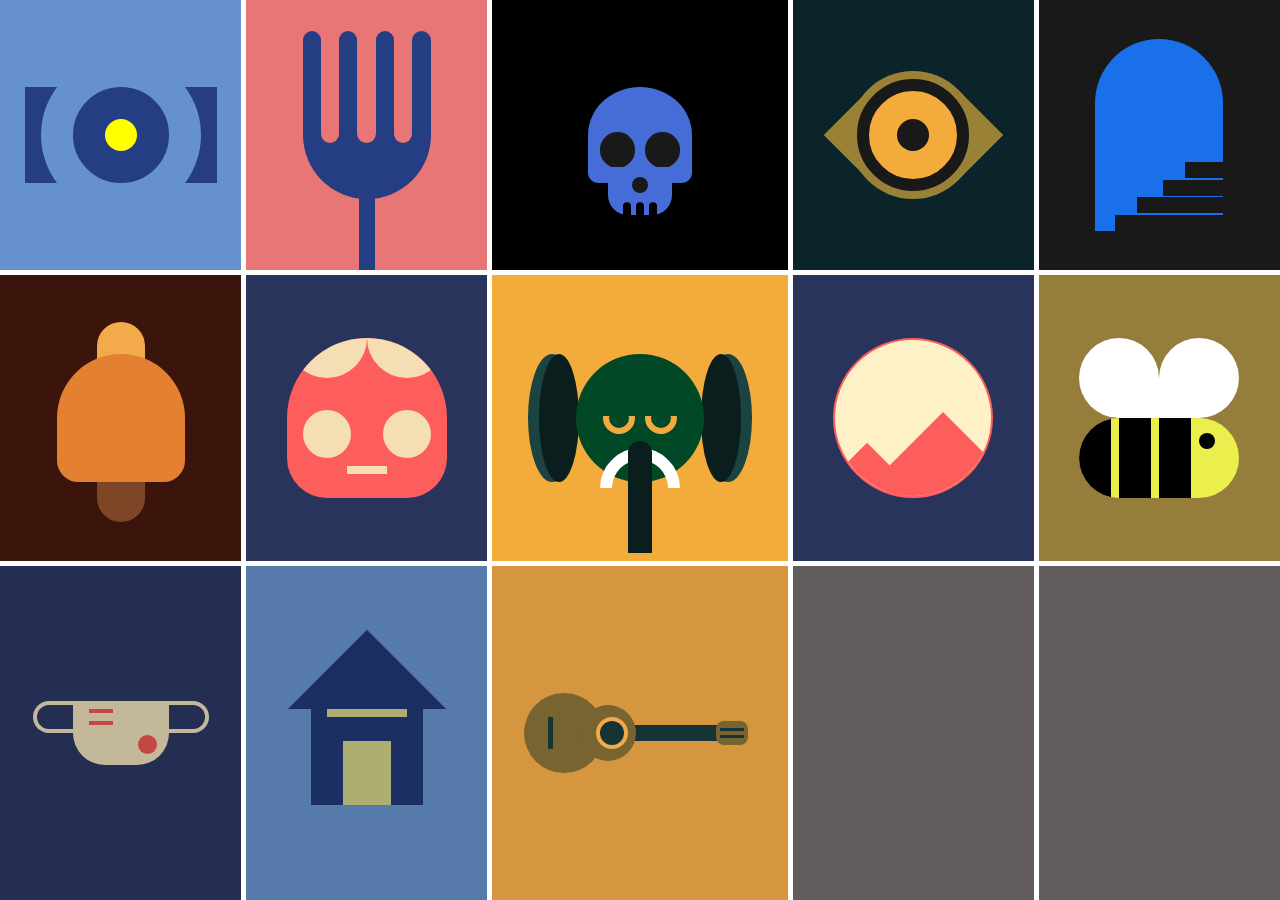
==== commit 71db5b51: "shape 13" ====
--- a/0_learning/custom_shapes/index.html
+++ b/0_learning/custom_shapes/index.html
@@ -94,7 +94,19 @@
       <span></span>
       <span></span>
     </div>
-    <div class="shape-13"></div>
+    <div class="shape-13">
+      <div>
+        <span></span>
+      </div>
+      <div>
+        <span></span>
+      </div>
+      <div></div>
+      <div>
+        <span></span>
+        <span></span>
+      </div>
+    </div>
     <div class="shape-14"></div>
     <div class="shape-15"></div>
   </body>
--- a/0_learning/custom_shapes/style.css
+++ b/0_learning/custom_shapes/style.css
@@ -591,18 +591,98 @@
   content: '';
   width: 3rem;
   height: 4rem;
-  background: #ffff00;
+  background: #aeae73;
   position: absolute;
   bottom: 0rem;
   right: 2rem;
 }
 
 .shape-12 span:nth-child(2)::before {
-    content: "";
-    width: 5rem;
-    height: .5rem;
-    background: #ffff00;
-    position: absolute;
-    top: 0rem;
-    left: 1rem;
-  }
+  content: '';
+  width: 5rem;
+  height: 0.5rem;
+  background: #aeae73;
+  position: absolute;
+  top: 0rem;
+  left: 1rem;
+}
+
+/* Shape 13 */
+
+.shape-13 {
+  background: #d69640;
+  display: flex;
+}
+
+.shape-13 div:nth-child(1),
+.shape-13 div:nth-child(2),
+.shape-13 div:nth-child(4) {
+  background: #776430;
+}
+
+.shape-13 div:nth-child(1),
+.shape-13 div:nth-child(2) {
+  border-radius: 50%;
+}
+
+/* base shapes */
+.shape-13 div:nth-child(1) {
+  width: 5rem;
+  height: 5rem;
+  margin-left: 2rem;
+  position: relative;
+}
+
+.shape-13 div:nth-child(2) {
+  width: 3.5rem;
+  height: 3.5rem;
+  transform: translateX(-1.5rem);
+  z-index: 2;
+}
+
+.shape-13 div:nth-child(3) {
+  width: 6rem;
+  height: 1rem;
+  background: #153433;
+  transform: translateX(-2rem);
+}
+
+.shape-13 div:nth-child(4) {
+  width: 2rem;
+  height: 1.5rem;
+  transform: translateX(-2.5rem);
+  border-radius: 0.5rem;
+  display: flex;
+  flex-direction: column;
+  justify-content: center;
+  align-items: center;
+  gap: 0.25rem;
+}
+
+/* components */
+.shape-13 div:nth-child(1) span {
+  width: 0.3rem;
+  height: 2rem;
+  margin-left: 2rem;
+  background: #153433;
+  position: absolute;
+  top: calc(50% - 1rem);
+  left: -0.5rem;
+}
+
+.shape-13 div:nth-child(2) span {
+  width: 2rem;
+  height: 2rem;
+  background: #153433;
+  position: absolute;
+  top: calc(50% - 1rem);
+  left: 1rem;
+  border-radius: 50%;
+  border: 0.3rem solid #f2aa4a;
+}
+
+.shape-13 div:nth-child(4) span {
+  width: 1.5rem;
+  height: 0.2rem;
+  background: #153433;
+}
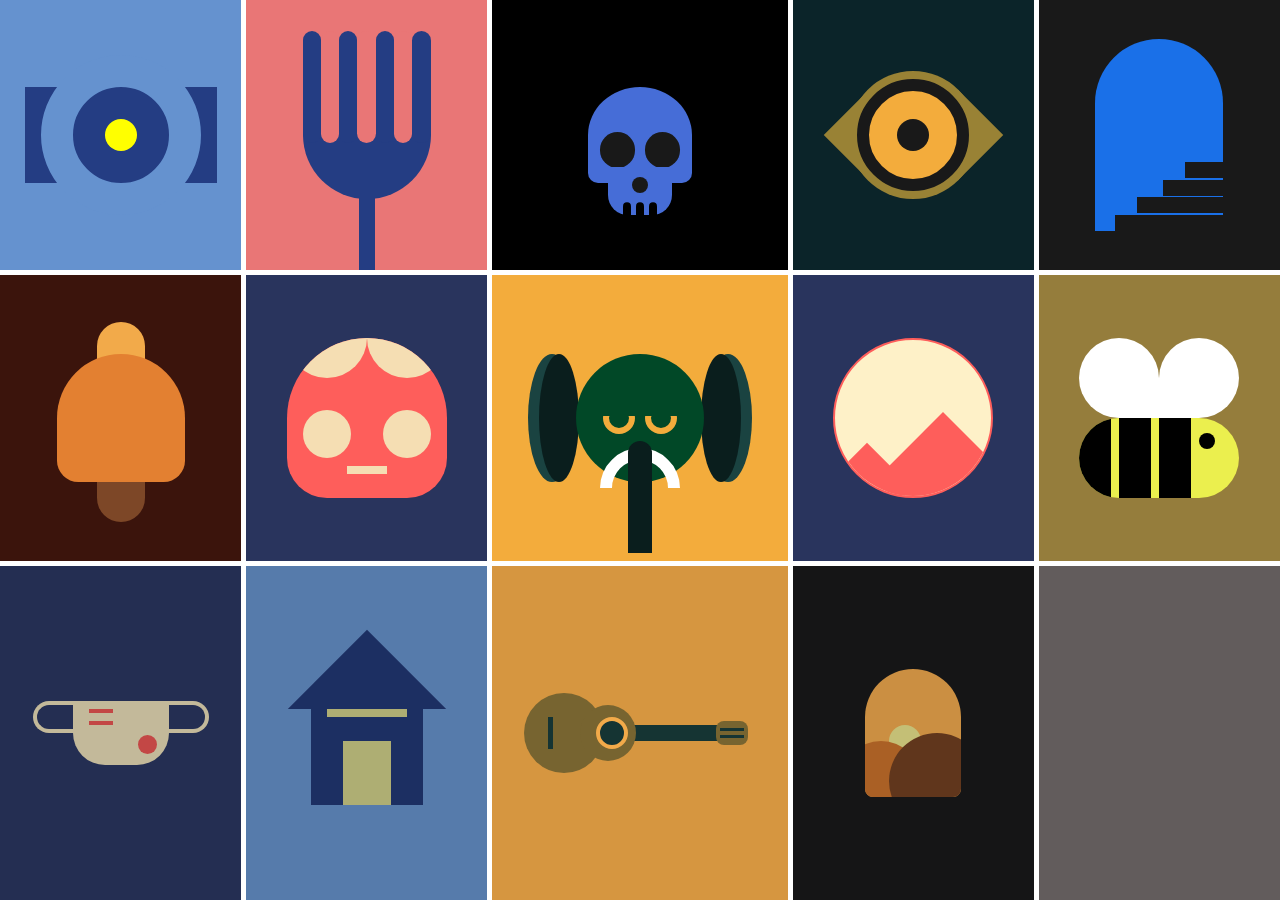
==== commit 73342354: "add: shape 14" ====
--- a/0_learning/custom_shapes/index.html
+++ b/0_learning/custom_shapes/index.html
@@ -107,7 +107,13 @@
         <span></span>
       </div>
     </div>
-    <div class="shape-14"></div>
+    <div class="shape-14">
+      <div>
+        <span></span>
+        <span></span>
+        <span></span>
+      </div>
+    </div>
     <div class="shape-15"></div>
   </body>
 </html>
--- a/0_learning/custom_shapes/style.css
+++ b/0_learning/custom_shapes/style.css
@@ -686,3 +686,61 @@
   height: 0.2rem;
   background: #153433;
 }
+
+/* Shape 14 */
+
+.shape-14 {
+  background: #151516;
+}
+
+.shape-14 div {
+  width: 6rem;
+  height: 8rem;
+  background: #CB8F42;
+  border-radius: 3rem 3rem .5rem .5rem;
+  /* display: flex; */
+  position: relative;
+  overflow: hidden;
+}
+
+.shape-14 div span:nth-child(1) {
+  width: 5rem;
+  height: 5rem;
+  background: #AA6025;
+  border-radius: 3rem;
+  position: absolute;
+  bottom: -1.5rem;
+  left: -1.5rem;
+}
+
+.shape-14 div span:nth-child(1) {
+  width: 5rem;
+  height: 5rem;
+  background: #AA6025;
+  border-radius: 3rem;
+  position: absolute;
+  bottom: -1.5rem;
+  left: -1.5rem;
+  z-index: 1;
+}
+
+
+.shape-14 div span:nth-child(2) {
+  width: 2rem;
+  height: 2rem;
+  background: #C4BF76;
+  border-radius: 3rem;
+  position: absolute;
+  top: 3.5rem;
+  left: 1.5rem;
+}
+.shape-14 div span:nth-child(3) {
+  width: 6rem;
+  height: 6rem;
+  background: #60361C;
+  border-radius: 3rem;
+  position: absolute;
+  bottom: -2rem;
+  right: -1.5rem;
+  z-index: 2;
+}
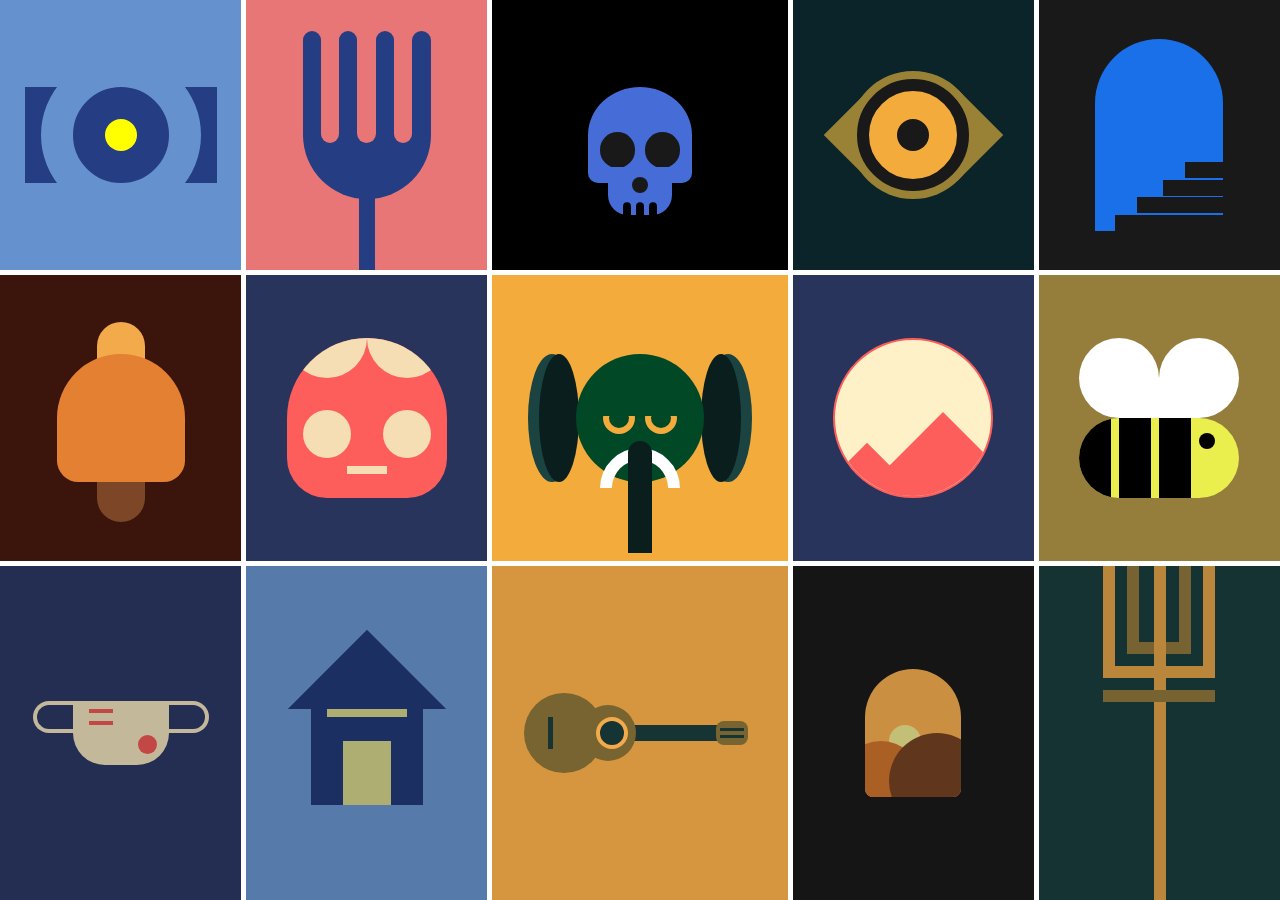
==== commit f9a0cc4f: "shape-15" ====
--- a/0_learning/custom_shapes/index.html
+++ b/0_learning/custom_shapes/index.html
@@ -114,6 +114,9 @@
         <span></span>
       </div>
     </div>
-    <div class="shape-15"></div>
+    <div class="shape-15">
+      <span></span>
+      <span></span>
+    </div>
   </body>
 </html>
--- a/0_learning/custom_shapes/style.css
+++ b/0_learning/custom_shapes/style.css
@@ -744,3 +744,49 @@
   right: -1.5rem;
   z-index: 2;
 }
+
+/* shape- 15 */
+
+.shape-15 {
+  background: #153333;
+  overflow: hidden;
+  position: relative;
+}
+
+.shape-15 span:nth-child(1) {
+  width: 7rem;
+  height: 8rem;
+  /* background: #191919; */
+  position: absolute;
+  top: -1rem;
+  border: .75rem solid #B9863C ;
+}
+
+.shape-15 span:nth-child(2) {
+  width: 4rem;
+  height: 6.5rem;
+  position: absolute;
+  top: -1rem;
+  border: .75rem solid #776331 ;
+}
+
+.shape-15 span:nth-child(1)::before {
+  content: "";
+  width: 0.75rem;
+  height: 50rem;
+  background: #B9863C;
+  position: absolute;
+  right: calc(50% - 0.4rem);
+  z-index: 1;
+}
+
+.shape-15 span:nth-child(2)::before {
+  content: "";
+  width: 7rem;
+  height: 0.75rem;
+  position: absolute;
+  background: #776331;
+  right: calc(50% - 3.5rem);
+  top: 8rem;
+  z-index: 2;
+}